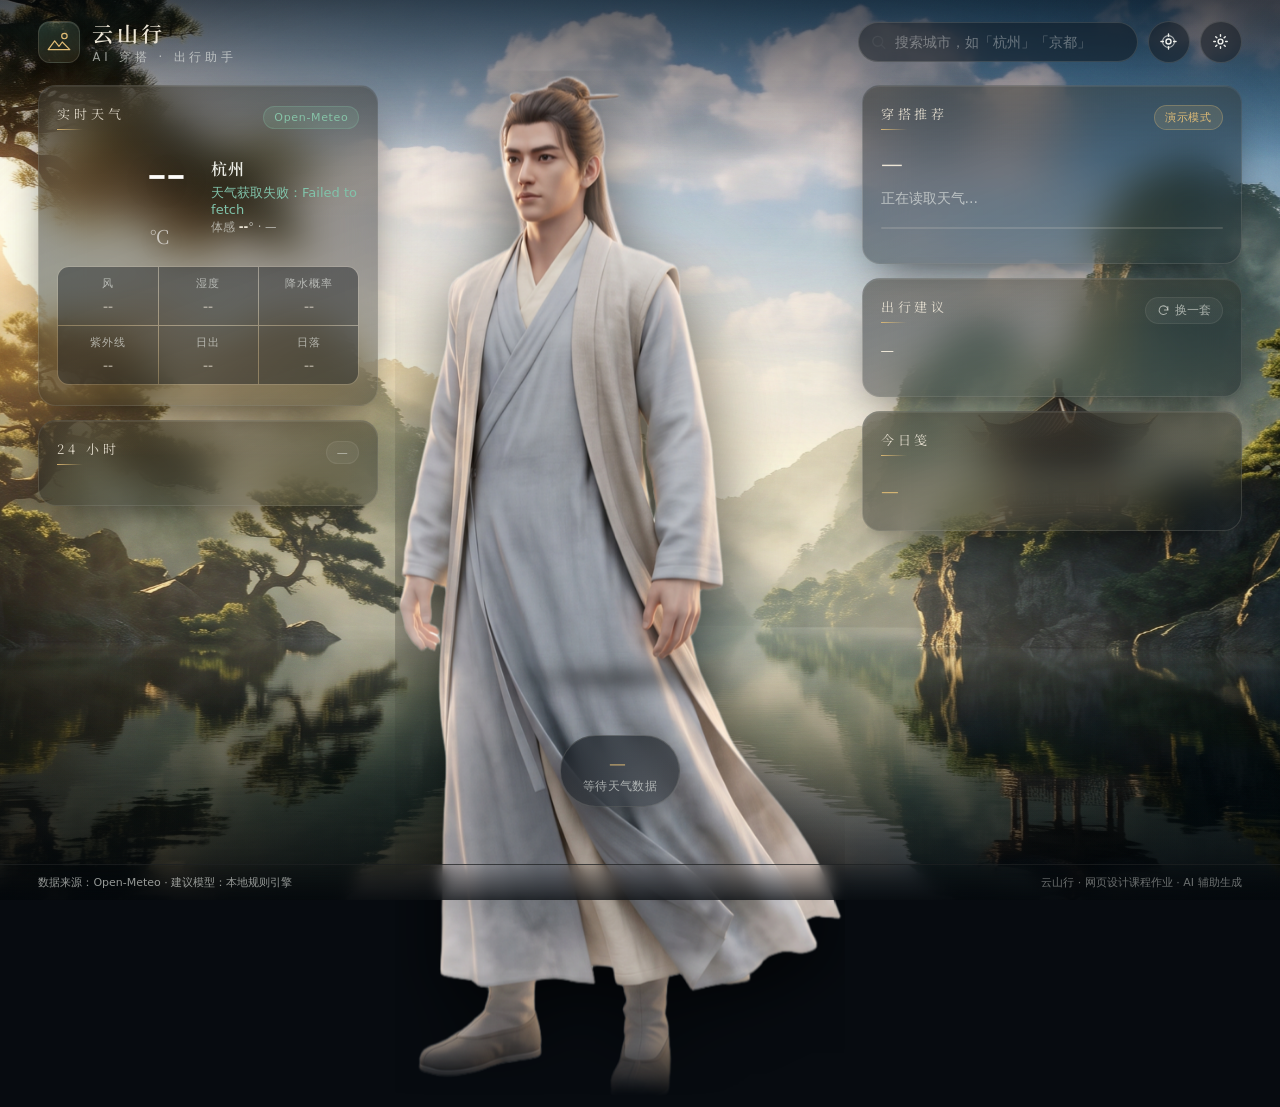
==== index.html @ a2547461 "云山行 · AI 穿搭与出行助手（网页设计作业） - 3D 青绿山水场景层，随天气切换背景 / 昼夜色调 / 雨雪粒子 - 5 套 AI 生成穿搭立绘，按体感温度自动替换 - 接入 Open-Mete" ====
<!DOCTYPE html>
<html lang="zh-CN">
<head>
<meta charset="UTF-8" />
<meta name="viewport" content="width=device-width, initial-scale=1.0, viewport-fit=cover" />
<title>云山行 · AI 穿搭与出行助手</title>
<meta name="description" content="实时天气驱动的 AI 穿搭与出行建议，3D 质感中式山野场景。" />
<link rel="preconnect" href="https://fonts.googleapis.com" />
<link rel="preconnect" href="https://fonts.gstatic.com" crossorigin />
<link href="https://fonts.googleapis.com/css2?family=Noto+Serif+SC:wght@400;600;900&display=swap" rel="stylesheet" />
<link rel="stylesheet" href="css/style.css" />
<link rel="icon" href="data:image/svg+xml,<svg xmlns='http://www.w3.org/2000/svg' viewBox='0 0 100 100'><text y='.9em' font-size='90'>⛰️</text></svg>" />
</head>
<body>

<!-- ============ 3D 场景层 ============ -->
<div class="scene" id="scene" aria-hidden="true">
  <div class="scene-sky" id="sceneSky"></div>
  <div class="scene-bgwrap" id="sceneBgWrap">
    <img class="scene-img is-active" id="sceneImgA" src="assets/img/scenes/scene-sunny.jpg" alt="" />
    <img class="scene-img" id="sceneImgB" src="assets/img/scenes/scene-sunny.jpg" alt="" />
  </div>
  <div class="scene-tint" id="sceneTint"></div>
  <div class="scene-mist scene-mist--a"></div>
  <div class="scene-mist scene-mist--b"></div>
  <div class="scene-mist scene-mist--c"></div>
  <canvas class="scene-fx" id="sceneFx"></canvas>
  <div class="scene-grain"></div>
  <div class="scene-vignette"></div>
</div>

<!-- ============ 顶栏 ============ -->
<header class="topbar">
  <div class="brand">
    <span class="brand__mark" aria-hidden="true">
      <svg viewBox="0 0 48 48" fill="none"><path d="M4 38l12-16 8 10 6-8 14 14z" stroke="currentColor" stroke-width="2.2" stroke-linejoin="round"/><circle cx="34" cy="13" r="5" stroke="currentColor" stroke-width="2.2"/></svg>
    </span>
    <div class="brand__text">
      <h1>云山行</h1>
      <p>AI 穿搭 · 出行助手</p>
    </div>
  </div>

  <div class="locator">
    <div class="search">
      <svg class="search__icon" viewBox="0 0 24 24" fill="none" aria-hidden="true"><circle cx="11" cy="11" r="7" stroke="currentColor" stroke-width="1.8"/><path d="M16.5 16.5L21 21" stroke="currentColor" stroke-width="1.8" stroke-linecap="round"/></svg>
      <input id="cityInput" type="search" placeholder="搜索城市，如「杭州」「京都」" autocomplete="off" spellcheck="false" />
      <div class="search__results" id="searchResults" hidden></div>
    </div>
    <button class="iconbtn" id="geoBtn" title="使用当前位置">
      <svg viewBox="0 0 24 24" fill="none" aria-hidden="true"><circle cx="12" cy="12" r="3.2" stroke="currentColor" stroke-width="1.8"/><circle cx="12" cy="12" r="7.5" stroke="currentColor" stroke-width="1.5" opacity=".65"/><path d="M12 2.5v3M12 18.5v3M2.5 12h3M18.5 12h3" stroke="currentColor" stroke-width="1.8" stroke-linecap="round"/></svg>
    </button>
    <button class="iconbtn" id="settingsBtn" title="AI 配置">
      <svg viewBox="0 0 24 24" fill="none" aria-hidden="true"><circle cx="12" cy="12" r="3" stroke="currentColor" stroke-width="1.8"/><path d="M12 3.5v2M12 18.5v2M20.5 12h-2M5.5 12h-2M18 6l-1.4 1.4M7.4 16.6L6 18M18 18l-1.4-1.4M7.4 7.4L6 6" stroke="currentColor" stroke-width="1.8" stroke-linecap="round"/></svg>
    </button>
  </div>
</header>

<!-- ============ 主体 ============ -->
<main class="stage">

  <!-- 左列：天气 -->
  <section class="col col--left">
    <article class="panel panel--weather" id="weatherPanel">
      <div class="panel__head">
        <span class="panel__label">实时天气</span>
        <span class="chip" id="sourceChip">Open-Meteo</span>
      </div>

      <div class="weather__main">
        <div class="weather__icon" id="weatherIcon"></div>
        <div class="weather__temp">
          <span id="tempNow">--</span><span class="deg">°C</span>
        </div>
        <div class="weather__meta">
          <p class="weather__city" id="cityName">正在定位…</p>
          <p class="weather__cond" id="condText">—</p>
          <p class="weather__feels">体感 <b id="feelsNow">--</b>° · <span id="rangeText">—</span></p>
        </div>
      </div>

      <dl class="metrics">
        <div class="metric"><dt>风</dt><dd id="mWind">--</dd></div>
        <div class="metric"><dt>湿度</dt><dd id="mHumidity">--</dd></div>
        <div class="metric"><dt>降水概率</dt><dd id="mPrecip">--</dd></div>
        <div class="metric"><dt>紫外线</dt><dd id="mUv">--</dd></div>
        <div class="metric"><dt>日出</dt><dd id="mSunrise">--</dd></div>
        <div class="metric"><dt>日落</dt><dd id="mSunset">--</dd></div>
      </dl>
    </article>

    <article class="panel panel--hours">
      <div class="panel__head">
        <span class="panel__label">24 小时</span>
        <span class="chip chip--ghost" id="updatedAt">—</span>
      </div>
      <div class="hours" id="hourlyStrip"></div>
    </article>
  </section>

  <!-- 中列：人物 -->
  <section class="col col--center">
    <div class="figure" id="figure">
      <div class="figure__halo" id="figureHalo"></div>
      <img class="figure__img" id="figureImg" src="assets/img/characters/char-mild.png" alt="当前穿搭立绘" />
      <div class="figure__floor"></div>
    </div>
    <div class="figure__badge" id="tierBadge">
      <span class="figure__tier" id="tierName">—</span>
      <span class="figure__tip" id="tierTip">等待天气数据</span>
    </div>
  </section>

  <!-- 右列：建议 -->
  <section class="col col--right">
    <article class="panel panel--outfit">
      <div class="panel__head">
        <span class="panel__label">穿搭推荐</span>
        <span class="chip chip--ai" id="aiChip">演示模式</span>
      </div>
      <h2 class="outfit__title" id="outfitTitle">—</h2>
      <p class="outfit__summary" id="outfitSummary">正在读取天气…</p>
      <ul class="slots" id="outfitSlots"></ul>
      <div class="palette" id="paletteRow"></div>
    </article>

    <article class="panel panel--travel">
      <div class="panel__head">
        <span class="panel__label">出行建议</span>
        <button class="minibtn" id="rerollBtn" title="重新生成一套">
          <svg viewBox="0 0 24 24" fill="none" aria-hidden="true"><path d="M20 11a8 8 0 10-2.3 6.1" stroke="currentColor" stroke-width="1.9" stroke-linecap="round"/><path d="M20 4.5V11h-6.4" stroke="currentColor" stroke-width="1.9" stroke-linecap="round" stroke-linejoin="round"/></svg>
          换一套
        </button>
      </div>
      <p class="travel__summary" id="travelSummary">—</p>
      <ul class="tips" id="travelTips"></ul>
    </article>

    <article class="panel panel--note">
      <div class="panel__head"><span class="panel__label">今日笺</span></div>
      <p class="note" id="dailyNote">—</p>
    </article>
  </section>
</main>

<!-- ============ 底栏 ============ -->
<footer class="statusbar">
  <span id="statusLeft">数据来源：Open-Meteo · 建议模型：本地规则引擎</span>
  <span class="statusbar__right">云山行 · 网页设计课程作业 · AI 辅助生成</span>
</footer>

<!-- ============ AI 配置弹窗 ============ -->
<div class="modal" id="settingsModal" hidden>
  <div class="modal__backdrop" data-close></div>
  <div class="modal__box" role="dialog" aria-modal="true" aria-labelledby="settingsTitle">
    <div class="modal__head">
      <h2 id="settingsTitle">AI 配置</h2>
      <button class="iconbtn iconbtn--ghost" data-close aria-label="关闭">
        <svg viewBox="0 0 24 24" fill="none"><path d="M6 6l12 12M18 6L6 18" stroke="currentColor" stroke-width="1.9" stroke-linecap="round"/></svg>
      </button>
    </div>

    <div class="modal__body">
      <p class="modal__hint">
        接入任意 <b>OpenAI 兼容</b> 的大模型接口即可获得实时 AI 推荐；未配置时自动降级为本地规则引擎，
        页面功能依然完整。密钥只保存在你自己的浏览器 localStorage 中。
      </p>

      <label class="field">
        <span>接口地址 Base URL</span>
        <input id="cfgBaseUrl" type="text" spellcheck="false" placeholder="https://api.minimax.chat/v1" />
      </label>
      <label class="field">
        <span>模型 Model</span>
        <input id="cfgModel" type="text" spellcheck="false" placeholder="MiniMax-M2" />
      </label>
      <label class="field">
        <span>API Key</span>
        <input id="cfgKey" type="password" spellcheck="false" placeholder="sk-..." autocomplete="off" />
      </label>
      <label class="field">
        <span>温度 Temperature <b id="tempVal">0.8</b></span>
        <input id="cfgTemp" type="range" min="0" max="1.2" step="0.1" value="0.8" />
      </label>

      <details class="promptbox">
        <summary>查看系统提示词（作业用：AI 使用说明）</summary>
        <pre id="promptPreview"></pre>
      </details>

      <div class="modal__actions">
        <button class="btn btn--ghost" data-close>取消</button>
        <button class="btn" id="cfgSave">保存并测试</button>
      </div>
      <p class="modal__status" id="cfgStatus"></p>
    </div>
  </div>
</div>

<!-- ============ 加载遮罩 ============ -->
<div class="boot" id="boot">
  <div class="boot__ring"></div>
  <p class="boot__text">正在推演云山气象…</p>
</div>

<script src="js/config.js"></script>
<script src="js/weather.js"></script>
<script src="js/ai.js"></script>
<script src="js/app.js"></script>
</body>
</html>
---- css/style.css ----
/* ============================================================
   云山行 · AI 穿搭与出行助手
   视觉基调：中式青绿山水 + 水墨写意，3D 质感长卷
   ============================================================ */

:root{
  /* 墨色层 */
  --ink-900:#070b10;
  --ink-800:#0d141c;
  --ink-700:#131c26;
  --ink-600:#1c2733;

  /* 宣纸 / 玉青 / 朱砂 / 藤黄 */
  --paper:#ece5d6;
  --paper-dim:#b9b3a4;
  --jade:#7fc3ab;
  --jade-deep:#3f8a76;
  --cinnabar:#d0564a;
  --gold:#e2bd76;
  --sky:#8fb8d8;

  --glass:rgba(10,16,22,.46);
  --glass-2:rgba(10,16,22,.34);
  --stroke:rgba(236,229,214,.14);
  --stroke-soft:rgba(236,229,214,.08);
  --text:#eef0ec;
  --text-dim:rgba(238,240,236,.62);

  --radius:18px;
  --radius-sm:12px;
  --shadow:0 18px 48px -18px rgba(0,0,0,.75);
  --serif:"Noto Serif SC","Songti SC","STSong","SimSun",serif;
  --sans:"PingFang SC","Microsoft YaHei","Hiragino Sans GB",system-ui,sans-serif;

  --mx:0px; --my:0px;
}

*{box-sizing:border-box;}
html,body{height:100%;}
body{
  margin:0;
  font-family:var(--sans);
  color:var(--text);
  background:var(--ink-900);
  overflow-x:hidden;
  -webkit-font-smoothing:antialiased;
}
h1,h2,h3{font-family:var(--serif);font-weight:600;margin:0;}
button,input{font-family:inherit;}
::selection{background:var(--jade-deep);color:#fff;}

/* ============================================================
   3D 场景层
   ============================================================ */
.scene{
  position:fixed; inset:0; z-index:0;
  perspective:1400px;
  perspective-origin:50% 45%;
  background:
    radial-gradient(120% 90% at 50% 0%, #24384a 0%, #0d151d 55%, #05080c 100%);
  overflow:hidden;
}

/* 天空渐变 */
.scene-sky{
  position:absolute; inset:-5%;
  background:linear-gradient(180deg,#0f1c28 0%,#2b4257 40%,#4b6a7d 72%,#8aa2ac 100%);
  transition:filter 1.2s ease, opacity 1.2s ease;
}

/* 背景长卷（双层交叉淡入） */
.scene-bgwrap{
  position:absolute; inset:-6%;
  transform-style:preserve-3d;
  transform:
    translate3d(calc(var(--mx) * -18px), calc(var(--my) * -12px), -140px)
    scale(1.16);
  transition:transform .9s cubic-bezier(.22,.9,.28,1);
  will-change:transform;
}
.scene-img{
  position:absolute; inset:0;
  width:100%; height:100%;
  object-fit:cover;
  opacity:0;
  transform:translateZ(0) scale(1.02);
  transition:opacity 1.4s ease, filter 1.4s ease;
  filter:saturate(.94) contrast(1.04);
}
.scene-img.is-active{opacity:1;}

/* 昼夜色调层 */
.scene-tint{
  position:absolute; inset:0;
  pointer-events:none;
  opacity:0;
  transition:opacity 1.6s ease, background 1.6s ease;
  mix-blend-mode:multiply;
}
.scene-tint.is-dusk{
  opacity:.46;
  background:linear-gradient(180deg,#f0a15c 0%,#c96a4e 35%,#4b3560 78%,#1d1b33 100%);
}
.scene-tint.is-night{
  opacity:.5;
  background:linear-gradient(180deg,#16233f 0%,#101d33 45%,#080f1c 100%);
}
.scene-tint.is-rain{opacity:.28;background:linear-gradient(180deg,#4e6a7a 0%,#2c3f4d 60%,#1a2730 100%);}
.scene-tint.is-snow{opacity:.26;background:linear-gradient(180deg,#9fb8c9 0%,#6d8a9c 55%,#4c6675 100%);}

/* 云雾层 */
.scene-mist{
  position:absolute; left:-25%; right:-25%;
  pointer-events:none;
  background:radial-gradient(60% 100% at 50% 50%, rgba(226,235,240,.42), rgba(226,235,240,0) 72%);
  filter:blur(26px);
  will-change:transform, opacity;
}
.scene-mist--a{height:46vh; top:30%; animation:drift 44s linear infinite; opacity:.5;}
.scene-mist--b{height:34vh; top:52%; animation:drift 63s linear infinite reverse; opacity:.34;}
.scene-mist--c{height:28vh; top:12%; animation:drift 82s linear infinite; opacity:.26;}
@keyframes drift{
  0%{transform:translate3d(-12%,0,0) scale(1);}
  50%{transform:translate3d(6%,-14px,0) scale(1.08);}
  100%{transform:translate3d(24%,0,0) scale(1);}
}

/* 粒子层（雨/雪/浮尘） */
.scene-fx{position:absolute; inset:0; width:100%; height:100%; pointer-events:none;}

/* 颗粒 + 暗角 */
.scene-grain{
  position:absolute; inset:0; pointer-events:none; opacity:.14; mix-blend-mode:overlay;
  background-image:url("data:image/svg+xml,%3Csvg xmlns='http://www.w3.org/2000/svg' width='140' height='140'%3E%3Cfilter id='n'%3E%3CfeTurbulence type='fractalNoise' baseFrequency='.85' numOctaves='3'/%3E%3C/filter%3E%3Crect width='140' height='140' filter='url(%23n)' opacity='.55'/%3E%3C/svg%3E");
}
.scene-vignette{
  position:absolute; inset:0; pointer-events:none;
  background:
    radial-gradient(130% 100% at 50% 40%, transparent 42%, rgba(3,6,10,.55) 100%),
    linear-gradient(180deg, rgba(4,8,12,.62) 0%, transparent 18%, transparent 72%, rgba(3,6,10,.82) 100%);
}

/* ============================================================
   顶栏
   ============================================================ */
.topbar{
  position:relative; z-index:20;
  display:flex; align-items:center; justify-content:space-between; gap:20px;
  padding:18px clamp(16px,3vw,40px) 8px;
}
.brand{display:flex; align-items:center; gap:12px;}
.brand__mark{
  width:42px; height:42px; display:grid; place-items:center;
  border-radius:12px; color:var(--gold);
  background:linear-gradient(150deg, rgba(127,195,171,.18), rgba(226,189,118,.1));
  border:1px solid var(--stroke);
  box-shadow:inset 0 1px 0 rgba(255,255,255,.12);
}
.brand__mark svg{width:26px;height:26px;}
.brand__text h1{font-size:21px; letter-spacing:.16em; color:var(--paper);}
.brand__text p{margin:2px 0 0; font-size:11.5px; letter-spacing:.34em; color:var(--text-dim); text-transform:uppercase;}

.locator{display:flex; align-items:center; gap:10px;}
.search{position:relative;}
.search__icon{
  position:absolute; left:12px; top:50%; transform:translateY(-50%);
  width:17px; height:17px; color:var(--text-dim); pointer-events:none;
}
.search input{
  width:min(280px,42vw);
  padding:11px 14px 11px 36px;
  border-radius:999px;
  border:1px solid var(--stroke);
  background:var(--glass);
  backdrop-filter:blur(14px);
  color:var(--text); font-size:13.5px;
  outline:none; transition:border-color .25s, background .25s;
}
.search input::placeholder{color:rgba(238,240,236,.38);}
.search input:focus{border-color:rgba(127,195,171,.5); background:rgba(10,16,22,.6);}
.search__results{
  position:absolute; top:calc(100% + 8px); left:0; right:0;
  background:rgba(9,14,20,.9);
  backdrop-filter:blur(20px);
  border:1px solid var(--stroke); border-radius:var(--radius-sm);
  overflow:hidden; z-index:30;
  box-shadow:var(--shadow);
  max-height:320px; overflow-y:auto;
}
.search__results button{
  display:block; width:100%; text-align:left;
  padding:10px 14px; background:none; border:0; border-bottom:1px solid var(--stroke-soft);
  color:var(--text); font-size:13.5px; cursor:pointer;
}
.search__results button:hover{background:rgba(127,195,171,.14);}
.search__results button small{display:block; color:var(--text-dim); font-size:11px; margin-top:2px;}
.search__results .empty{padding:12px 14px; color:var(--text-dim); font-size:12.5px;}

.iconbtn{
  width:42px; height:42px; display:grid; place-items:center;
  border-radius:50%; cursor:pointer;
  border:1px solid var(--stroke);
  background:var(--glass); backdrop-filter:blur(14px);
  color:var(--text); transition:.25s;
}
.iconbtn svg{width:19px;height:19px;}
.iconbtn:hover{border-color:rgba(127,195,171,.55); color:var(--jade); transform:translateY(-1px);}
.iconbtn--ghost{background:rgba(255,255,255,.05);}

/* ============================================================
   舞台布局
   ============================================================ */
.stage{
  position:relative; z-index:10;
  max-width:1560px; margin:0 auto;
  padding:12px clamp(16px,3vw,40px) 96px;
  display:grid;
  grid-template-columns:minmax(280px,340px) minmax(0,1fr) minmax(300px,380px);
  gap:clamp(14px,1.6vw,24px);
  align-items:start;
}
.col{display:flex; flex-direction:column; gap:14px; min-width:0;}

/* ---- 玻璃面板 ---- */
.panel{
  position:relative;
  background:linear-gradient(160deg, var(--glass), var(--glass-2));
  backdrop-filter:blur(20px) saturate(1.25);
  -webkit-backdrop-filter:blur(20px) saturate(1.25);
  border:1px solid var(--stroke);
  border-radius:var(--radius);
  padding:18px 18px 20px;
  box-shadow:var(--shadow), inset 0 1px 0 rgba(255,255,255,.07);
  animation:panelIn .7s cubic-bezier(.2,.8,.3,1) both;
}
.panel::before{
  content:""; position:absolute; inset:0; border-radius:inherit; pointer-events:none;
  background:linear-gradient(180deg, rgba(226,189,118,.09), transparent 42%);
}
@keyframes panelIn{from{opacity:0; transform:translateY(16px);} to{opacity:1; transform:none;}}
.panel--weather{animation-delay:.05s;}
.panel--hours{animation-delay:.12s;}
.panel--outfit{animation-delay:.09s;}
.panel--travel{animation-delay:.16s;}
.panel--note{animation-delay:.22s;}

.panel__head{
  display:flex; align-items:center; justify-content:space-between; gap:10px;
  margin-bottom:14px;
}
.panel__label{
  font-family:var(--serif); font-size:13px; letter-spacing:.3em;
  color:var(--paper); opacity:.9;
}
.panel__label::after{
  content:""; display:block; width:26px; height:1px; margin-top:6px;
  background:linear-gradient(90deg, var(--gold), transparent);
}
.chip{
  font-size:11px; letter-spacing:.06em; padding:4px 10px; border-radius:999px;
  background:rgba(127,195,171,.14); color:var(--jade);
  border:1px solid rgba(127,195,171,.26);
  white-space:nowrap;
}
.chip--ghost{background:rgba(255,255,255,.05); color:var(--text-dim); border-color:var(--stroke-soft);}
.chip--ai{background:rgba(226,189,118,.14); color:var(--gold); border-color:rgba(226,189,118,.3);}
.chip--live{background:rgba(208,86,74,.18); color:#ef8f84; border-color:rgba(208,86,74,.4);}

/* ---- 天气主卡 ---- */
.weather__main{display:flex; align-items:center; gap:16px; margin-bottom:18px;}
.weather__icon{width:74px; height:74px; flex:none; color:var(--gold);}
.weather__icon svg{width:100%; height:100%; filter:drop-shadow(0 4px 14px rgba(0,0,0,.5));}
.weather__temp{
  font-family:var(--serif); font-weight:900; font-size:52px; line-height:1;
  letter-spacing:-.02em; color:#fff;
  text-shadow:0 4px 22px rgba(0,0,0,.55);
}
.weather__temp .deg{font-size:19px; font-weight:400; opacity:.6; margin-left:3px;}
.weather__meta{min-width:0;}
.weather__city{font-size:16px; font-family:var(--serif); font-weight:600; letter-spacing:.06em; margin:0;}
.weather__cond{margin:4px 0 3px; font-size:13px; color:var(--jade);}
.weather__feels{margin:0; font-size:11.5px; color:var(--text-dim);}
.weather__feels b{color:var(--paper); font-weight:600;}

.metrics{
  display:grid; grid-template-columns:repeat(3,1fr); gap:1px;
  margin:0; background:var(--stroke-soft);
  border:1px solid var(--stroke-soft); border-radius:var(--radius-sm); overflow:hidden;
}
.metric{background:rgba(7,12,17,.42); padding:10px 8px; text-align:center;}
.metric dt{font-size:10.5px; color:var(--text-dim); letter-spacing:.1em; margin-bottom:4px;}
.metric dd{margin:0; font-size:14px; font-family:var(--serif); font-weight:600; color:var(--paper);}
.metric dd small{font-size:11px; font-weight:400; opacity:.65; font-family:var(--sans);}
.metric__sub{
  display:block; margin-top:3px;
  font-size:10.5px; font-weight:400; font-family:var(--sans);
  color:var(--text-dim); letter-spacing:.08em;
}

/* ---- 24 小时 ---- */
.hours{
  display:flex; gap:8px; overflow-x:auto; padding-bottom:6px;
  scrollbar-width:thin; scrollbar-color:rgba(127,195,171,.4) transparent;
}
.hours::-webkit-scrollbar{height:4px;}
.hours::-webkit-scrollbar-thumb{background:rgba(127,195,171,.4); border-radius:4px;}
.hour{
  flex:none; width:58px; text-align:center; padding:10px 4px;
  border-radius:var(--radius-sm); border:1px solid transparent;
  background:rgba(255,255,255,.03); transition:.25s;
}
.hour:hover{background:rgba(127,195,171,.12); border-color:rgba(127,195,171,.26);}
.hour.is-now{background:rgba(226,189,118,.14); border-color:rgba(226,189,118,.35);}
.hour__t{font-size:11px; color:var(--text-dim);}
.hour__i{width:26px; height:26px; margin:6px auto; color:var(--sky);}
.hour__i svg{width:100%;height:100%;}
.hour__v{font-size:13px; font-family:var(--serif); font-weight:600;}
.hour__p{font-size:10px; color:var(--sky);}

/* ---- 人物 ---- */
.col--center{
  align-items:center; justify-content:center;
  gap:12px;
  height:calc(100vh - 178px);
  min-height:400px;
  padding-top:0;
}
.figure{
  position:relative;
  flex:1 1 auto; min-height:0;
  width:100%; max-width:430px;
  display:grid; place-items:end center;
  perspective:900px;
}
.figure__halo{
  position:absolute; left:50%; top:52%; transform:translate(-50%,-50%);
  width:78%; aspect-ratio:1; border-radius:50%;
  background:radial-gradient(circle, rgba(226,189,118,.3) 0%, rgba(226,189,118,.07) 42%, transparent 70%);
  filter:blur(20px);
  animation:halo 6.5s ease-in-out infinite;
}
@keyframes halo{0%,100%{opacity:.55; transform:translate(-50%,-50%) scale(1);}50%{opacity:.95; transform:translate(-50%,-50%) scale(1.07);}}
.figure__img{
  position:relative;
  max-height:100%; width:auto; max-width:100%;
  object-fit:contain;  filter:drop-shadow(0 26px 34px rgba(0,0,0,.62)) saturate(.96) contrast(1.03);
  transform:translateZ(40px);
  animation:float 7s ease-in-out infinite;
  transition:opacity .55s ease;
  /* 底部融入地雾，避免立绘像贴纸 */
  -webkit-mask-image:linear-gradient(to bottom, #000 87%, rgba(0,0,0,.6) 94%, transparent 99%);
  mask-image:linear-gradient(to bottom, #000 87%, rgba(0,0,0,.6) 94%, transparent 99%);
}
@keyframes float{0%,100%{transform:translateZ(40px) translateY(0);}50%{transform:translateZ(40px) translateY(-12px);}}
.figure__floor{
  position:absolute; bottom:2%; left:50%; transform:translateX(-50%);
  width:56%; height:34px; border-radius:50%;
  background:radial-gradient(ellipse, rgba(0,0,0,.5), transparent 70%);
  filter:blur(7px);
}
.figure__badge{
  margin-top:16px; text-align:center;
  padding:12px 22px; border-radius:999px;
  background:linear-gradient(150deg, rgba(10,16,22,.62), rgba(10,16,22,.4));
  backdrop-filter:blur(16px);
  border:1px solid var(--stroke);
  box-shadow:var(--shadow);
}
.figure__tier{
  display:block; font-family:var(--serif); font-size:19px; letter-spacing:.22em;
  color:var(--gold);
}
.figure__tip{display:block; margin-top:4px; font-size:11.5px; color:var(--text-dim); letter-spacing:.04em;}

/* ---- 穿搭 ---- */
.outfit__title{
  font-size:24px; letter-spacing:.1em; color:var(--paper);
  margin-bottom:8px;
}
.outfit__summary{
  margin:0 0 16px; font-size:13.5px; line-height:1.75; color:var(--text-dim);
}
.slots{list-style:none; margin:0; padding:0; display:flex; flex-direction:column; gap:1px;
  background:var(--stroke-soft); border:1px solid var(--stroke-soft); border-radius:var(--radius-sm); overflow:hidden;}
.slot{
  display:grid; grid-template-columns:62px 1fr; gap:12px; align-items:baseline;
  padding:11px 13px; background:rgba(7,12,17,.44);
}
.slot dt{
  font-family:var(--serif); font-size:12.5px; letter-spacing:.18em; color:var(--jade);
  margin:0; white-space:nowrap;
}
.slot dd{margin:0; font-size:13px; line-height:1.7; color:var(--text);}
.palette{display:flex; gap:8px; margin-top:14px; flex-wrap:wrap;}
.swatch{
  display:flex; align-items:center; gap:7px;
  padding:5px 11px 5px 6px; border-radius:999px;
  background:rgba(255,255,255,.05); border:1px solid var(--stroke-soft);
  font-size:11.5px; color:var(--text-dim);
}
.swatch i{width:15px; height:15px; border-radius:50%; box-shadow:inset 0 0 0 1px rgba(0,0,0,.4);}

/* ---- 出行 ---- */
.travel__summary{margin:0 0 14px; font-size:13.5px; line-height:1.8; color:var(--paper);}
.tips{list-style:none; margin:0; padding:0; display:flex; flex-direction:column; gap:9px;}
.tips li{
  position:relative; padding-left:20px; font-size:12.8px; line-height:1.72; color:var(--text-dim);
}
.tips li::before{
  content:""; position:absolute; left:4px; top:9px;
  width:6px; height:6px; border-radius:50%;
  background:var(--gold); box-shadow:0 0 0 3px rgba(226,189,118,.16);
}
.minibtn{
  display:inline-flex; align-items:center; gap:5px;
  padding:5px 11px; border-radius:999px; cursor:pointer;
  font-size:11.5px; color:var(--text-dim);
  background:rgba(255,255,255,.05); border:1px solid var(--stroke-soft);
  transition:.25s;
}
.minibtn svg{width:13px;height:13px;}
.minibtn:hover{color:var(--gold); border-color:rgba(226,189,118,.4);}
.minibtn.is-busy svg{animation:spin .9s linear infinite;}
@keyframes spin{to{transform:rotate(360deg);}}

/* ---- 今日笺 ---- */
.note{
  margin:0; font-family:var(--serif); font-size:13.5px; line-height:2;
  color:var(--paper-dim); letter-spacing:.04em;
}
.note::first-letter{color:var(--gold); font-size:20px;}

/* ============================================================
   天气图标动效
   ============================================================ */
.wi-sun-rays{transform-origin:center; animation:spin 26s linear infinite;}
.wi-cloud{animation:cloudDrift 6s ease-in-out infinite;}
@keyframes cloudDrift{0%,100%{transform:translateX(-1.6px);}50%{transform:translateX(1.6px);}}
.wi-drop{animation:drop 1.5s linear infinite;}
@keyframes drop{0%{transform:translateY(-2px); opacity:0;}20%{opacity:1;}100%{transform:translateY(9px); opacity:0;}}
.wi-flake{transform-origin:center; animation:spin 7s linear infinite;}
.wi-bolt{animation:bolt 3.4s ease-in-out infinite;}
@keyframes bolt{0%,72%,100%{opacity:.35;}78%{opacity:1;}86%{opacity:.5;}92%{opacity:1;}}
.wi-fog{animation:cloudDrift 7s ease-in-out infinite;}

/* ============================================================
   状态栏
   ============================================================ */
.statusbar{
  position:fixed; left:0; right:0; bottom:0; z-index:15;
  display:flex; align-items:center; justify-content:space-between; gap:16px;
  padding:10px clamp(16px,3vw,40px);
  font-size:11px; color:var(--text-dim);
  background:linear-gradient(180deg, transparent, rgba(4,8,12,.72));
  backdrop-filter:blur(8px);
  border-top:1px solid var(--stroke-soft);
}
.statusbar__right{opacity:.7;}

/* ============================================================
   弹窗
   ============================================================ */
.modal{position:fixed; inset:0; z-index:60; display:grid; place-items:center; padding:20px;}
.modal[hidden]{display:none;}
.modal__backdrop{position:absolute; inset:0; background:rgba(3,6,10,.72); backdrop-filter:blur(6px);}
.modal__box{
  position:relative; width:min(560px,100%); max-height:88vh; overflow-y:auto;
  background:linear-gradient(160deg, #131c26, #0b1119);
  border:1px solid var(--stroke); border-radius:var(--radius);
  box-shadow:0 30px 80px -20px rgba(0,0,0,.85);
  animation:panelIn .4s cubic-bezier(.2,.8,.3,1) both;
}
.modal__head{
  display:flex; align-items:center; justify-content:space-between;
  padding:18px 20px; border-bottom:1px solid var(--stroke-soft);
}
.modal__head h2{font-size:17px; letter-spacing:.16em;}
.modal__body{padding:20px;}
.modal__hint{margin:0 0 18px; font-size:12.5px; line-height:1.85; color:var(--text-dim);}
.modal__hint b{color:var(--jade); font-weight:600;}
.field{display:block; margin-bottom:15px;}
.field > span{display:block; font-size:12px; color:var(--text-dim); margin-bottom:7px; letter-spacing:.06em;}
.field > span b{color:var(--gold);}
.field input[type=text],.field input[type=password]{
  width:100%; padding:11px 13px; border-radius:var(--radius-sm);
  border:1px solid var(--stroke); background:rgba(0,0,0,.3); color:var(--text);
  font-size:13px; outline:none; transition:.25s;
}
.field input:focus{border-color:rgba(127,195,171,.5);}
.field input[type=range]{width:100%; accent-color:var(--jade);}
.promptbox{margin:6px 0 18px; border:1px solid var(--stroke-soft); border-radius:var(--radius-sm); overflow:hidden;}
.promptbox summary{padding:11px 13px; font-size:12.5px; color:var(--jade); cursor:pointer; user-select:none;}
.promptbox pre{
  margin:0; padding:14px; font-size:11.5px; line-height:1.7; color:var(--paper-dim);
  background:rgba(0,0,0,.32); white-space:pre-wrap; word-break:break-word;
  font-family:"Cascadia Mono",Consolas,monospace;
}
.modal__actions{display:flex; justify-content:flex-end; gap:10px;}
.btn{
  padding:10px 20px; border-radius:999px; cursor:pointer; font-size:13px;
  border:1px solid transparent; color:#08110d; font-weight:600;
  background:linear-gradient(120deg, var(--jade), var(--jade-deep));
  transition:.25s;
}
.btn:hover{transform:translateY(-1px); box-shadow:0 8px 20px -8px rgba(127,195,171,.7);}
.btn--ghost{background:transparent; color:var(--text-dim); border-color:var(--stroke);}
.btn--ghost:hover{color:var(--text); border-color:var(--text-dim); transform:none; box-shadow:none;}
.modal__status{margin:12px 0 0; font-size:12px; color:var(--text-dim); min-height:18px;}
.modal__status.is-ok{color:var(--jade);}
.modal__status.is-err{color:var(--cinnabar);}

/* ============================================================
   启动遮罩
   ============================================================ */
.boot{
  position:fixed; inset:0; z-index:80;
  display:grid; place-items:center; gap:18px; align-content:center;
  background:radial-gradient(80% 60% at 50% 45%, #14212c, #05080c);
  transition:opacity .8s ease, visibility .8s;
}
.boot.is-hidden{opacity:0; visibility:hidden;}
.boot__ring{
  width:46px; height:46px; border-radius:50%;
  border:2px solid rgba(127,195,171,.2); border-top-color:var(--jade);
  animation:spin .9s linear infinite;
}
.boot__text{font-family:var(--serif); font-size:13px; letter-spacing:.28em; color:var(--text-dim); margin:0;}

/* ============================================================
   响应式
   ============================================================ */
@media (max-width:1180px){
  .stage{grid-template-columns:minmax(260px,320px) minmax(0,1fr);}
  .col--right{grid-column:1 / -1; display:grid; grid-template-columns:repeat(auto-fit,minmax(280px,1fr)); align-items:start;}
}
@media (max-width:820px){
  .topbar{flex-wrap:wrap;}
  .search input{width:52vw;}
  .stage{grid-template-columns:1fr; padding-bottom:120px;}
  .col--center{order:-1; height:auto; min-height:0; padding-top:0;}
  .figure{width:min(76vw,320px); height:min(64vh,520px); flex:none;}
  .col--right{grid-template-columns:1fr;}
  .statusbar{flex-direction:column; align-items:flex-start; gap:3px;}
}
@media (prefers-reduced-motion:reduce){
  *{animation-duration:.01ms !important; animation-iteration-count:1 !important; transition-duration:.01ms !important;}
}
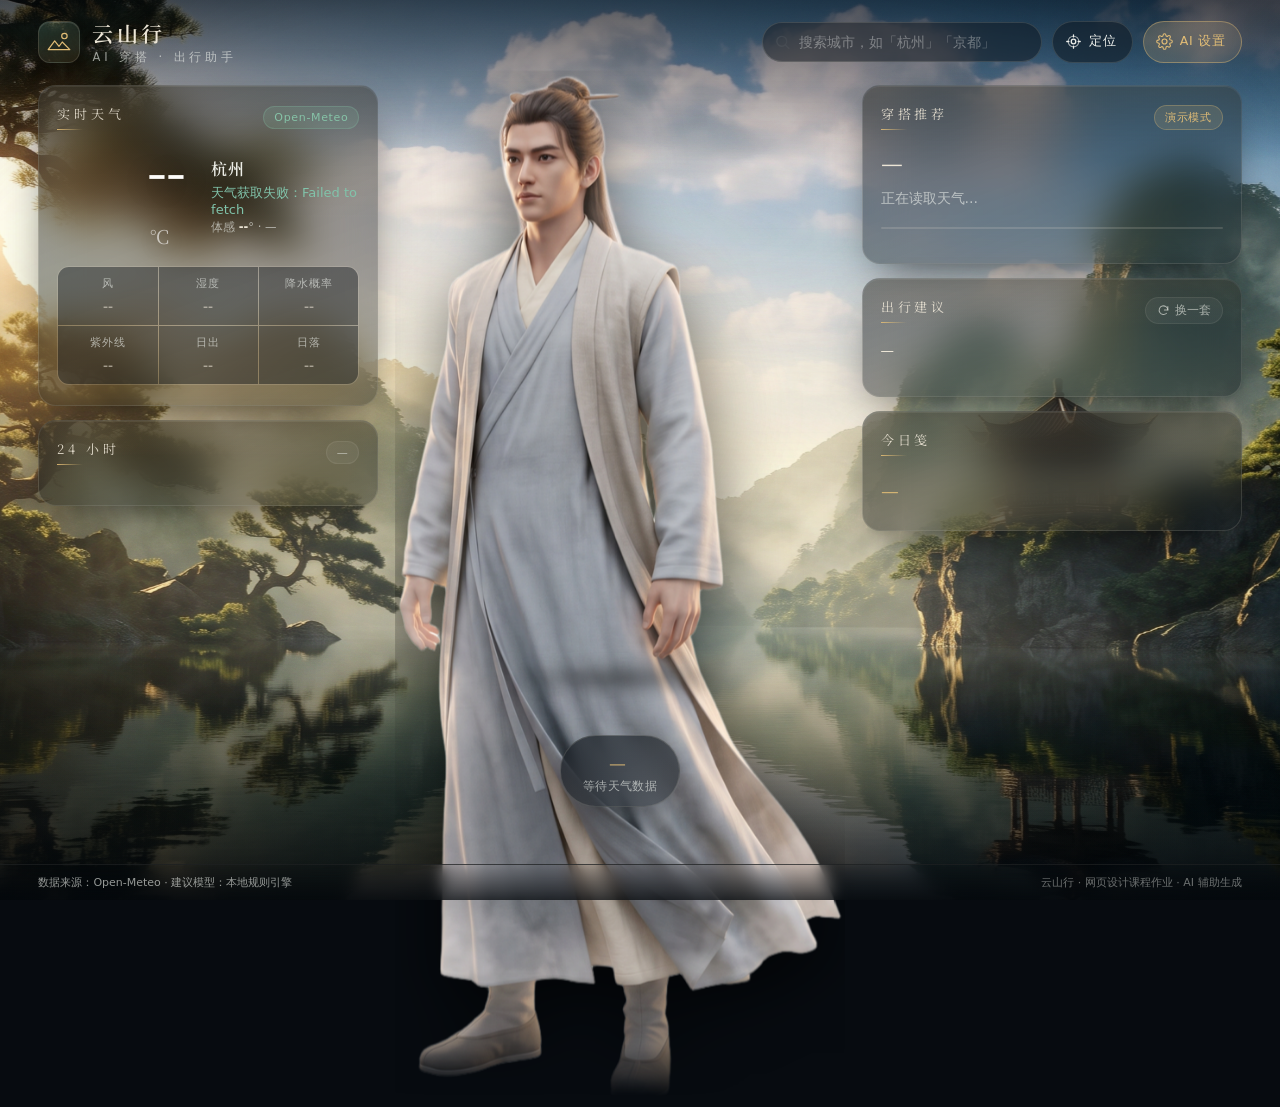
==== commit a6b25637: "UI: 顶栏按钮加文字标签，AI 设置改为金色齿轮，降低辨识难度 - 定位 / AI 设置 两个按钮增加文字标签 - 设置按钮图标换为标准齿轮，并加金色高亮 - 窄屏下顶栏与搜索框改为可换行布局 - " ====
--- a/index.html
+++ b/index.html
@@ -47,11 +47,13 @@
       <input id="cityInput" type="search" placeholder="搜索城市，如「杭州」「京都」" autocomplete="off" spellcheck="false" />
       <div class="search__results" id="searchResults" hidden></div>
     </div>
-    <button class="iconbtn" id="geoBtn" title="使用当前位置">
+    <button class="iconbtn iconbtn--label" id="geoBtn" title="使用当前位置定位">
       <svg viewBox="0 0 24 24" fill="none" aria-hidden="true"><circle cx="12" cy="12" r="3.2" stroke="currentColor" stroke-width="1.8"/><circle cx="12" cy="12" r="7.5" stroke="currentColor" stroke-width="1.5" opacity=".65"/><path d="M12 2.5v3M12 18.5v3M2.5 12h3M18.5 12h3" stroke="currentColor" stroke-width="1.8" stroke-linecap="round"/></svg>
+      <span>定位</span>
     </button>
-    <button class="iconbtn" id="settingsBtn" title="AI 配置">
-      <svg viewBox="0 0 24 24" fill="none" aria-hidden="true"><circle cx="12" cy="12" r="3" stroke="currentColor" stroke-width="1.8"/><path d="M12 3.5v2M12 18.5v2M20.5 12h-2M5.5 12h-2M18 6l-1.4 1.4M7.4 16.6L6 18M18 18l-1.4-1.4M7.4 7.4L6 6" stroke="currentColor" stroke-width="1.8" stroke-linecap="round"/></svg>
+    <button class="iconbtn iconbtn--label iconbtn--accent" id="settingsBtn" title="AI 配置：填写模型接口与密钥">
+      <svg viewBox="0 0 24 24" fill="none" aria-hidden="true"><path d="M12 15.5a3.5 3.5 0 100-7 3.5 3.5 0 000 7z" stroke="currentColor" stroke-width="1.7"/><path d="M19.4 14.6a1.65 1.65 0 00.33 1.82l.06.06a2 2 0 11-2.83 2.83l-.06-.06a1.65 1.65 0 00-1.82-.33 1.65 1.65 0 00-1 1.51V21a2 2 0 11-4 0v-.09A1.65 1.65 0 009.08 19.4a1.65 1.65 0 00-1.82.33l-.06.06a2 2 0 11-2.83-2.83l.06-.06a1.65 1.65 0 00.33-1.82 1.65 1.65 0 00-1.51-1H3a2 2 0 110-4h.09A1.65 1.65 0 004.6 9.08a1.65 1.65 0 00-.33-1.82l-.06-.06a2 2 0 112.83-2.83l.06.06a1.65 1.65 0 001.82.33H9a1.65 1.65 0 001-1.51V3a2 2 0 114 0v.09a1.65 1.65 0 001 1.51 1.65 1.65 0 001.82-.33l.06-.06a2 2 0 112.83 2.83l-.06.06a1.65 1.65 0 00-.33 1.82V9a1.65 1.65 0 001.51 1H21a2 2 0 110 4h-.09a1.65 1.65 0 00-1.51 1z" stroke="currentColor" stroke-width="1.5" stroke-linecap="round" stroke-linejoin="round"/></svg>
+      <span>AI 设置</span>
     </button>
   </div>
 </header>
--- a/css/style.css
+++ b/css/style.css
@@ -206,6 +206,25 @@
 .iconbtn svg{width:19px;height:19px;}
 .iconbtn:hover{border-color:rgba(127,195,171,.55); color:var(--jade); transform:translateY(-1px);}
 .iconbtn--ghost{background:rgba(255,255,255,.05);}
+
+/* 带文字标签的按钮（定位 / AI 设置） */
+.iconbtn--label{
+  width:auto; min-width:42px; height:42px; border-radius:999px;
+  padding:0 15px 0 12px; gap:7px;
+  display:inline-flex; align-items:center; justify-content:center;
+  font-size:12.5px; letter-spacing:.06em; white-space:nowrap;
+}
+.iconbtn--label svg{width:17px;height:17px;flex:none;}
+.iconbtn--accent{
+  background:linear-gradient(120deg, rgba(226,189,118,.2), rgba(226,189,118,.08));
+  border-color:rgba(226,189,118,.42);
+  color:var(--gold);
+}
+.iconbtn--accent:hover{
+  color:#f5d79a;
+  border-color:rgba(226,189,118,.75);
+  background:linear-gradient(120deg, rgba(226,189,118,.3), rgba(226,189,118,.14));
+}
 
 /* ============================================================
    舞台布局
@@ -534,8 +553,10 @@
   .col--right{grid-column:1 / -1; display:grid; grid-template-columns:repeat(auto-fit,minmax(280px,1fr)); align-items:start;}
 }
 @media (max-width:820px){
-  .topbar{flex-wrap:wrap;}
-  .search input{width:52vw;}
+  .topbar{flex-wrap:wrap; gap:12px;}
+  .locator{flex-wrap:wrap; width:100%;}
+  .search{flex:1 1 190px; min-width:0;}
+  .search input{width:100%;}
   .stage{grid-template-columns:1fr; padding-bottom:120px;}
   .col--center{order:-1; height:auto; min-height:0; padding-top:0;}
   .figure{width:min(76vw,320px); height:min(64vh,520px); flex:none;}
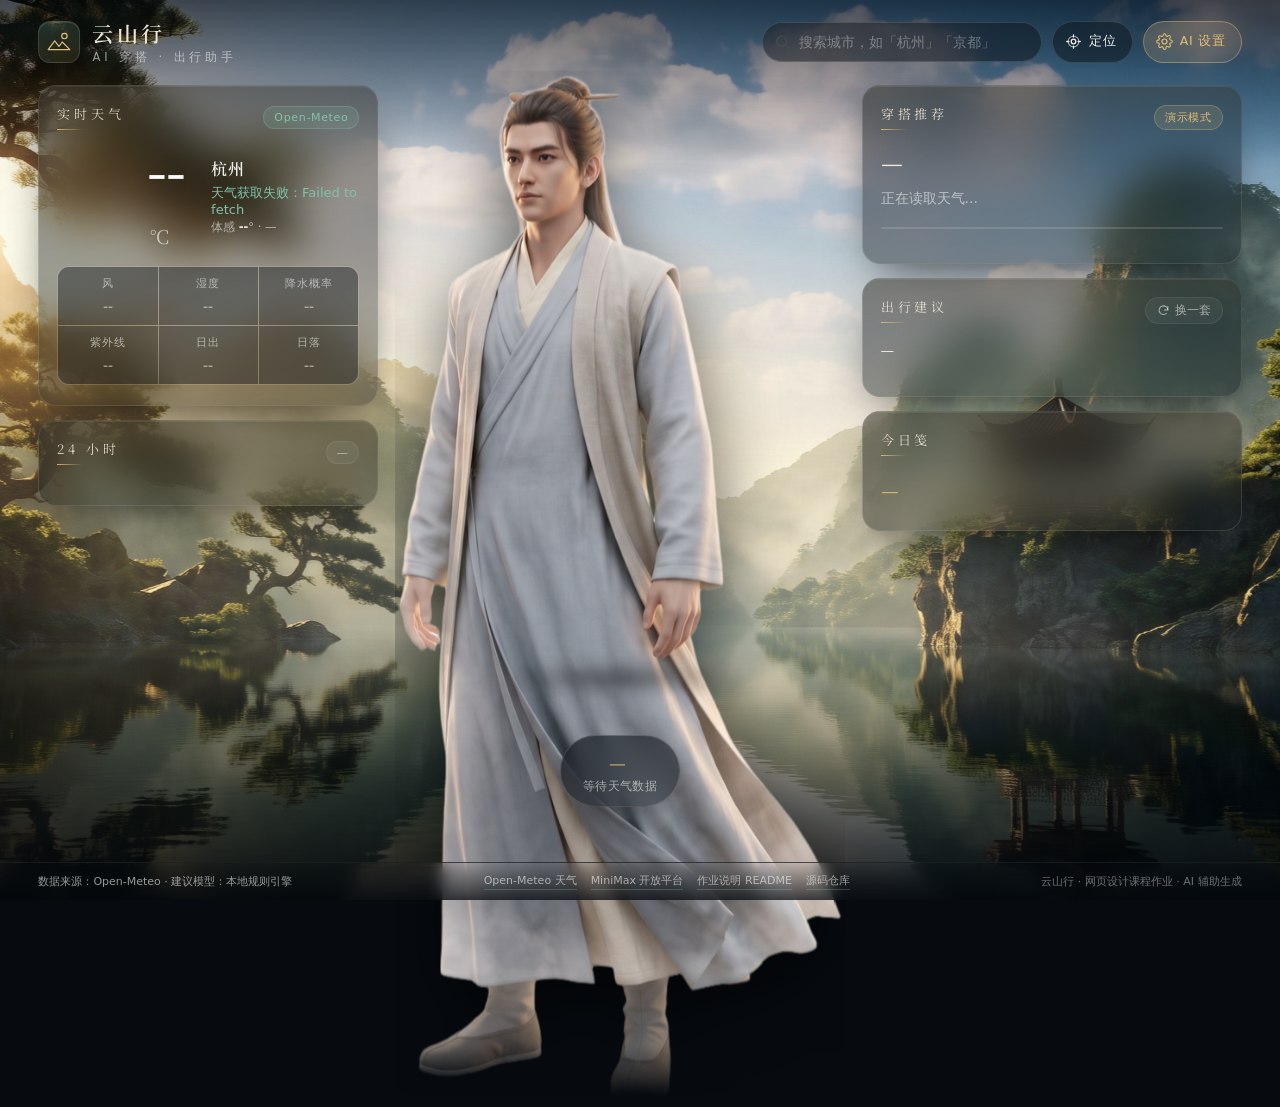
==== commit c5c9148a: "feat: 页面加入超链接（页脚外链组 + 可点击数据来源标签 + 配置面板官方文档链接） fix(weather): 反查地名加 6 秒超时，避免 Nominatim 不可达时定位流程永久挂起" ====
--- a/index.html
+++ b/index.html
@@ -66,7 +66,7 @@
     <article class="panel panel--weather" id="weatherPanel">
       <div class="panel__head">
         <span class="panel__label">实时天气</span>
-        <span class="chip" id="sourceChip">Open-Meteo</span>
+        <a class="chip chip--link" id="sourceChip" href="https://open-meteo.com/" target="_blank" rel="noopener noreferrer" title="访问 Open-Meteo 官网">Open-Meteo</a>
       </div>
 
       <div class="weather__main">
@@ -148,6 +148,12 @@
 <!-- ============ 底栏 ============ -->
 <footer class="statusbar">
   <span id="statusLeft">数据来源：Open-Meteo · 建议模型：本地规则引擎</span>
+  <nav class="statusbar__links" aria-label="相关链接">
+    <a href="https://open-meteo.com/" target="_blank" rel="noopener noreferrer">Open-Meteo 天气</a>
+    <a href="https://platform.minimax.cn/docs" target="_blank" rel="noopener noreferrer">MiniMax 开放平台</a>
+    <a href="https://github.com/Mulii0124/PracticeTask_qian_yunshan#readme" target="_blank" rel="noopener noreferrer">作业说明 README</a>
+    <a href="https://github.com/Mulii0124/PracticeTask_qian_yunshan" target="_blank" rel="noopener noreferrer">源码仓库</a>
+  </nav>
   <span class="statusbar__right">云山行 · 网页设计课程作业 · AI 辅助生成</span>
 </footer>
 
@@ -168,17 +174,38 @@
         页面功能依然完整。密钥只保存在你自己的浏览器 localStorage 中。
       </p>
 
+      <div class="preset">
+        <span class="preset__label">你的 Key 属于哪种？（两种 Key 不能混用，选错会 401）</span>
+        <div class="preset__opts">
+          <button type="button" class="preset__opt is-active" data-preset="mplan">
+            <b>M Plan 订阅 Key</b>
+            <small>api.minimax.cn · MiniMax-M3.1-Flash · 扣套餐额度</small>
+          </button>
+          <button type="button" class="preset__opt" data-preset="payg">
+            <b>按量计费 API Key</b>
+            <small>api.minimaxi.com · 扣账户余额 · 需先充值</small>
+          </button>
+        </div>
+      </div>
+
       <label class="field">
         <span>接口地址 Base URL</span>
-        <input id="cfgBaseUrl" type="text" spellcheck="false" placeholder="https://api.minimax.chat/v1" />
+        <input id="cfgBaseUrl" type="text" spellcheck="false" placeholder="https://api.minimax.cn/v1" />
+        <em class="field__hint">M Plan 订阅 Key 用 api.minimax.cn；按量计费 Key 用 api.minimaxi.com；海外用 api.minimax.io。域名与取 Key 方式见 <a class="inline-link" href="https://platform.minimax.cn/docs/llms.txt" target="_blank" rel="noopener noreferrer">官方文档 ↗</a></em>
       </label>
       <label class="field">
         <span>模型 Model</span>
-        <input id="cfgModel" type="text" spellcheck="false" placeholder="MiniMax-M2" />
+        <div class="field__row">
+          <input id="cfgModel" type="text" list="modelList" spellcheck="false" placeholder="MiniMax-M3.1-Flash" />
+          <button class="minibtn" id="cfgFetchModels" type="button">拉取模型列表</button>
+        </div>
+        <datalist id="modelList"></datalist>
+        <em class="field__hint">不确定填什么？填好 Key 后点「拉取模型列表」，会列出你账号实际可用的模型</em>
       </label>
       <label class="field">
         <span>API Key</span>
         <input id="cfgKey" type="password" spellcheck="false" placeholder="sk-..." autocomplete="off" />
+        <em class="field__hint">M Plan 订阅 Key 在 platform.minimax.cn/console/plan 获取（sk-cp- 开头）；仅存在本机浏览器，不会提交到仓库</em>
       </label>
       <label class="field">
         <span>温度 Temperature <b id="tempVal">0.8</b></span>
--- a/css/style.css
+++ b/css/style.css
@@ -285,6 +285,20 @@
 .chip--ai{background:rgba(226,189,118,.14); color:var(--gold); border-color:rgba(226,189,118,.3);}
 .chip--live{background:rgba(208,86,74,.18); color:#ef8f84; border-color:rgba(208,86,74,.4);}
 
+/* 可点击的数据来源标签 */
+.chip--link{text-decoration:none; transition:color .2s ease, border-color .2s ease, background .2s ease;}
+.chip--link:hover,
+.chip--link:focus-visible{color:#a8e8cd; border-color:rgba(127,195,171,.55); background:rgba(127,195,171,.2);}
+
+/* 正文内嵌超链接 */
+.inline-link{
+  color:var(--jade); text-decoration:none;
+  border-bottom:1px dotted rgba(127,195,171,.5);
+  transition:color .2s ease, border-color .2s ease;
+}
+.inline-link:hover,
+.inline-link:focus-visible{color:#a8e8cd; border-bottom-style:solid;}
+
 /* ---- 天气主卡 ---- */
 .weather__main{display:flex; align-items:center; gap:16px; margin-bottom:18px;}
 .weather__icon{width:74px; height:74px; flex:none; color:var(--gold);}
@@ -476,6 +490,16 @@
 }
 .statusbar__right{opacity:.7;}
 
+/* 页脚超链接组 */
+.statusbar__links{display:flex; align-items:center; gap:14px; flex-wrap:wrap;}
+.statusbar__links a{
+  color:var(--text-dim); text-decoration:none; white-space:nowrap;
+  padding-bottom:1px; border-bottom:1px solid rgba(127,195,171,.28);
+  transition:color .2s ease, border-color .2s ease;
+}
+.statusbar__links a:hover,
+.statusbar__links a:focus-visible{color:var(--jade); border-bottom-color:var(--jade);}
+
 /* ============================================================
    弹窗
    ============================================================ */
@@ -507,6 +531,34 @@
 }
 .field input:focus{border-color:rgba(127,195,171,.5);}
 .field input[type=range]{width:100%; accent-color:var(--jade);}
+.field__row{display:flex; gap:8px; align-items:center;}
+.field__row input{flex:1 1 auto; min-width:0;}
+.field__row .minibtn{flex:none; white-space:nowrap;}
+.field__hint{
+  display:block; margin-top:6px;
+  font-size:11px; font-style:normal; line-height:1.6; color:var(--text-dim); opacity:.8;
+}
+
+/* Key 类型预设选择 */
+.preset{margin-bottom:18px;}
+.preset__label{
+  display:block; font-size:12px; color:var(--text-dim); margin-bottom:9px; letter-spacing:.04em;
+}
+.preset__opts{display:grid; grid-template-columns:1fr 1fr; gap:9px;}
+.preset__opt{
+  text-align:left; cursor:pointer; padding:11px 13px; border-radius:var(--radius-sm);
+  background:rgba(255,255,255,.03); border:1px solid var(--stroke-soft);
+  color:var(--text); transition:.25s; font-family:inherit;
+}
+.preset__opt b{display:block; font-size:12.5px; font-weight:600; margin-bottom:4px;}
+.preset__opt small{display:block; font-size:10.5px; line-height:1.55; color:var(--text-dim);}
+.preset__opt:hover{border-color:rgba(127,195,171,.45);}
+.preset__opt.is-active{
+  background:linear-gradient(140deg, rgba(127,195,171,.16), rgba(226,189,118,.07));
+  border-color:rgba(127,195,171,.55);
+}
+.preset__opt.is-active b{color:var(--jade);}
+.preset__opt.is-active small{color:rgba(236,229,214,.72);}
 .promptbox{margin:6px 0 18px; border:1px solid var(--stroke-soft); border-radius:var(--radius-sm); overflow:hidden;}
 .promptbox summary{padding:11px 13px; font-size:12.5px; color:var(--jade); cursor:pointer; user-select:none;}
 .promptbox pre{
@@ -551,6 +603,9 @@
 @media (max-width:1180px){
   .stage{grid-template-columns:minmax(260px,320px) minmax(0,1fr);}
   .col--right{grid-column:1 / -1; display:grid; grid-template-columns:repeat(auto-fit,minmax(280px,1fr)); align-items:start;}
+  /* 页脚链接换到第二行，避免中屏宽度挤成一行 */
+  .statusbar{flex-wrap:wrap;}
+  .statusbar__links{order:3; width:100%; justify-content:flex-start; gap:6px 14px;}
 }
 @media (max-width:820px){
   .topbar{flex-wrap:wrap; gap:12px;}
